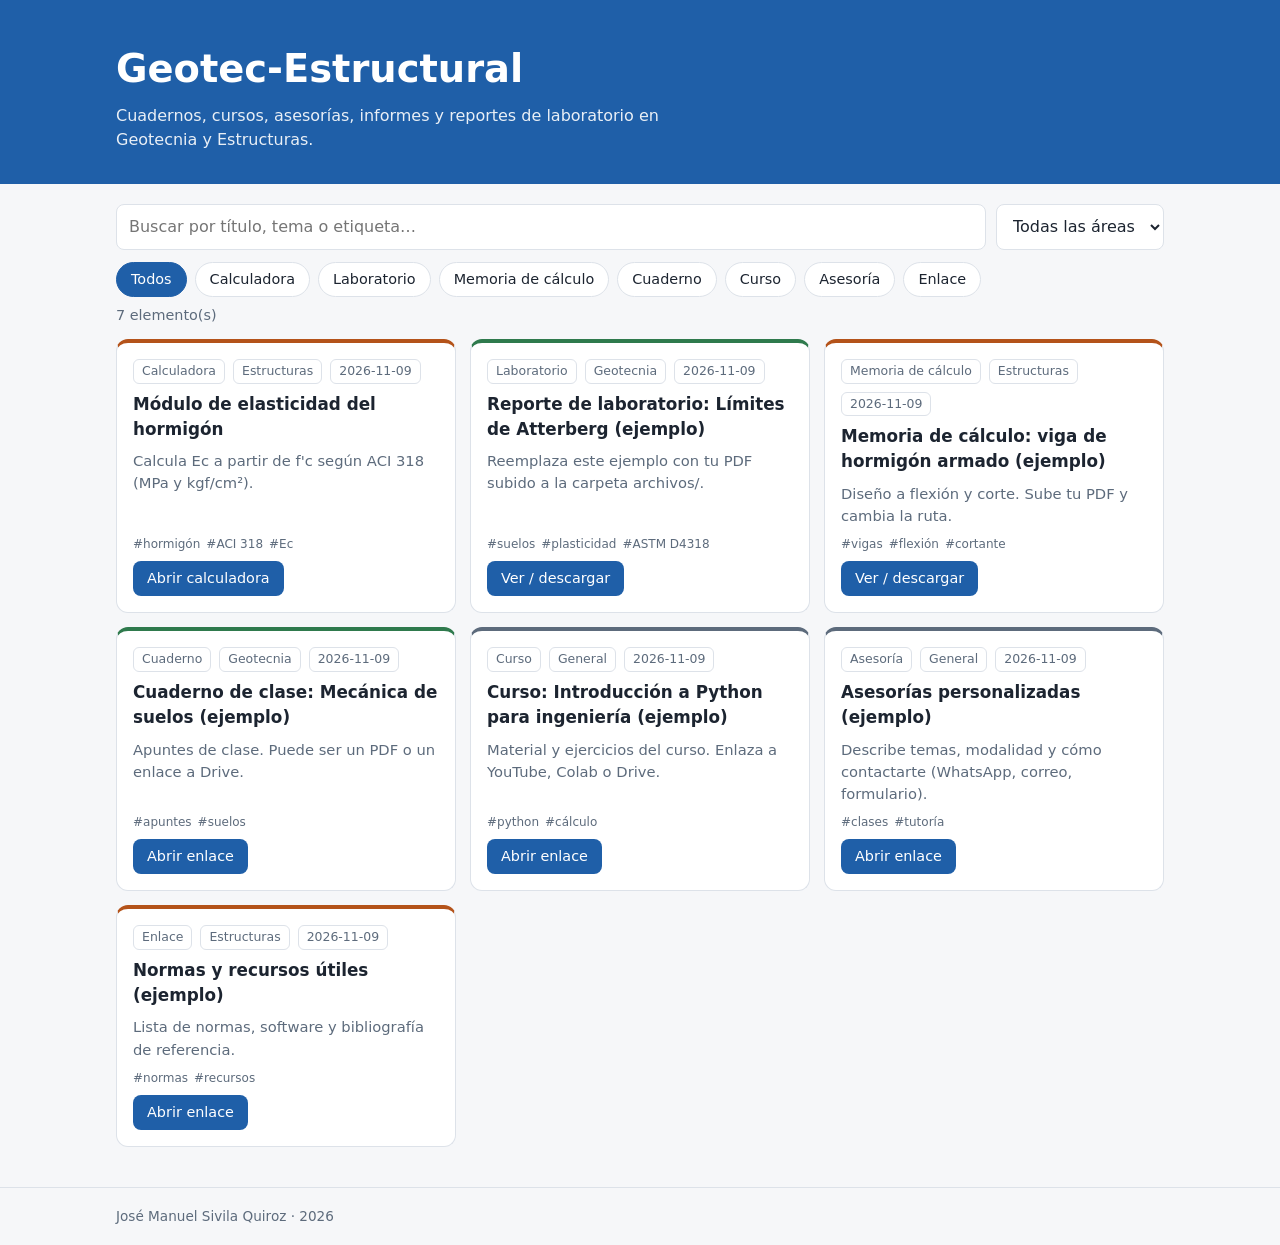
==== index.html @ bfff4a96 "Add files via upload" ====
<!doctype html>
<html lang="es">
<head>
  <meta charset="utf-8">
  <meta name="viewport" content="width=device-width, initial-scale=1">
  <title>Geotec-Estructural</title>
  <meta name="description" content="Cuadernos, cursos, asesorías, informes y reportes de laboratorio de Estructuras y Geotecnia.">
  <link rel="stylesheet" href="style.css">
</head>
<body>
  <header class="hero">
    <div class="wrap">
      <h1 id="site-title"></h1>
      <p id="site-subtitle"></p>
    </div>
  </header>

  <main class="wrap">
    <section class="controls" aria-label="Filtros">
      <input id="q" type="search" placeholder="Buscar por título, tema o etiqueta…" aria-label="Buscar">
      <select id="area" aria-label="Área">
        <option value="">Todas las áreas</option>
        <option>Estructuras</option>
        <option>Geotecnia</option>
        <option>General</option>
      </select>
    </section>

    <nav id="tabs" class="tabs" aria-label="Tipo de contenido"></nav>

    <p id="count" class="count"></p>
    <section id="grid" class="grid" aria-live="polite"></section>
    <p id="empty" class="empty" hidden>No hay resultados con esos filtros.</p>
  </main>

  <footer class="foot">
    <div class="wrap">
      <span id="site-author"></span> · <span id="year"></span>
    </div>
  </footer>

  <script src="data.js"></script>
  <script src="app.js"></script>
</body>
</html>
---- style.css ----
:root{
  --bg:#f6f7f9; --card:#ffffff; --text:#1c2430; --muted:#5d6b7c;
  --line:#dde2e9; --brand:#1f5fa8; --brand-ink:#ffffff;
  --est:#b4531a; --geo:#2f7a4d; --gen:#5d6b7c;
}
@media (prefers-color-scheme:dark){
  :root{--bg:#10151c; --card:#18202a; --text:#e6ebf1; --muted:#9aa8b8; --line:#2a3544; --brand:#5aa2ee; --brand-ink:#0b1118}
}
*{box-sizing:border-box}
body{margin:0;background:var(--bg);color:var(--text);font:16px/1.5 system-ui,-apple-system,"Segoe UI",Roboto,sans-serif}
.wrap{max-width:1080px;margin:0 auto;padding:0 16px}
.hero{background:var(--brand);color:var(--brand-ink);padding:40px 0 32px}
.hero h1{margin:0 0 6px;font-size:clamp(1.6rem,4vw,2.4rem)}
.hero p{margin:0;opacity:.9;max-width:60ch}
.controls{display:flex;gap:10px;margin:20px 0 12px;flex-wrap:wrap}
.controls input,.controls select{padding:10px 12px;border:1px solid var(--line);border-radius:8px;background:var(--card);color:var(--text);font:inherit}
.controls input{flex:1;min-width:220px}
.tabs{display:flex;gap:8px;flex-wrap:wrap;margin-bottom:8px}
.tab{border:1px solid var(--line);background:var(--card);color:var(--text);padding:6px 14px;border-radius:999px;cursor:pointer;font:inherit;font-size:.9rem}
.tab[aria-pressed="true"]{background:var(--brand);color:var(--brand-ink);border-color:var(--brand)}
.count{color:var(--muted);font-size:.9rem;margin:8px 0 12px}
.grid{display:grid;grid-template-columns:repeat(auto-fill,minmax(290px,1fr));gap:14px;padding-bottom:40px}
.card{background:var(--card);border:1px solid var(--line);border-radius:12px;padding:16px;display:flex;flex-direction:column;gap:8px;border-top:4px solid var(--gen)}
.card.Estructuras{border-top-color:var(--est)}
.card.Geotecnia{border-top-color:var(--geo)}
.meta{display:flex;gap:8px;flex-wrap:wrap;font-size:.78rem;color:var(--muted)}
.badge{padding:2px 8px;border:1px solid var(--line);border-radius:6px}
.card h3{margin:0;font-size:1.05rem}
.card p{margin:0;color:var(--muted);font-size:.92rem;flex:1}
.tags{display:flex;gap:6px;flex-wrap:wrap}
.tag{font-size:.75rem;color:var(--muted)}
.tag::before{content:"#"}
.btn{align-self:flex-start;text-decoration:none;background:var(--brand);color:var(--brand-ink);padding:7px 14px;border-radius:8px;font-size:.9rem}
.btn:hover{opacity:.9}
.empty{text-align:center;color:var(--muted);padding:40px 0}
.foot{border-top:1px solid var(--line);padding:18px 0;color:var(--muted);font-size:.85rem}
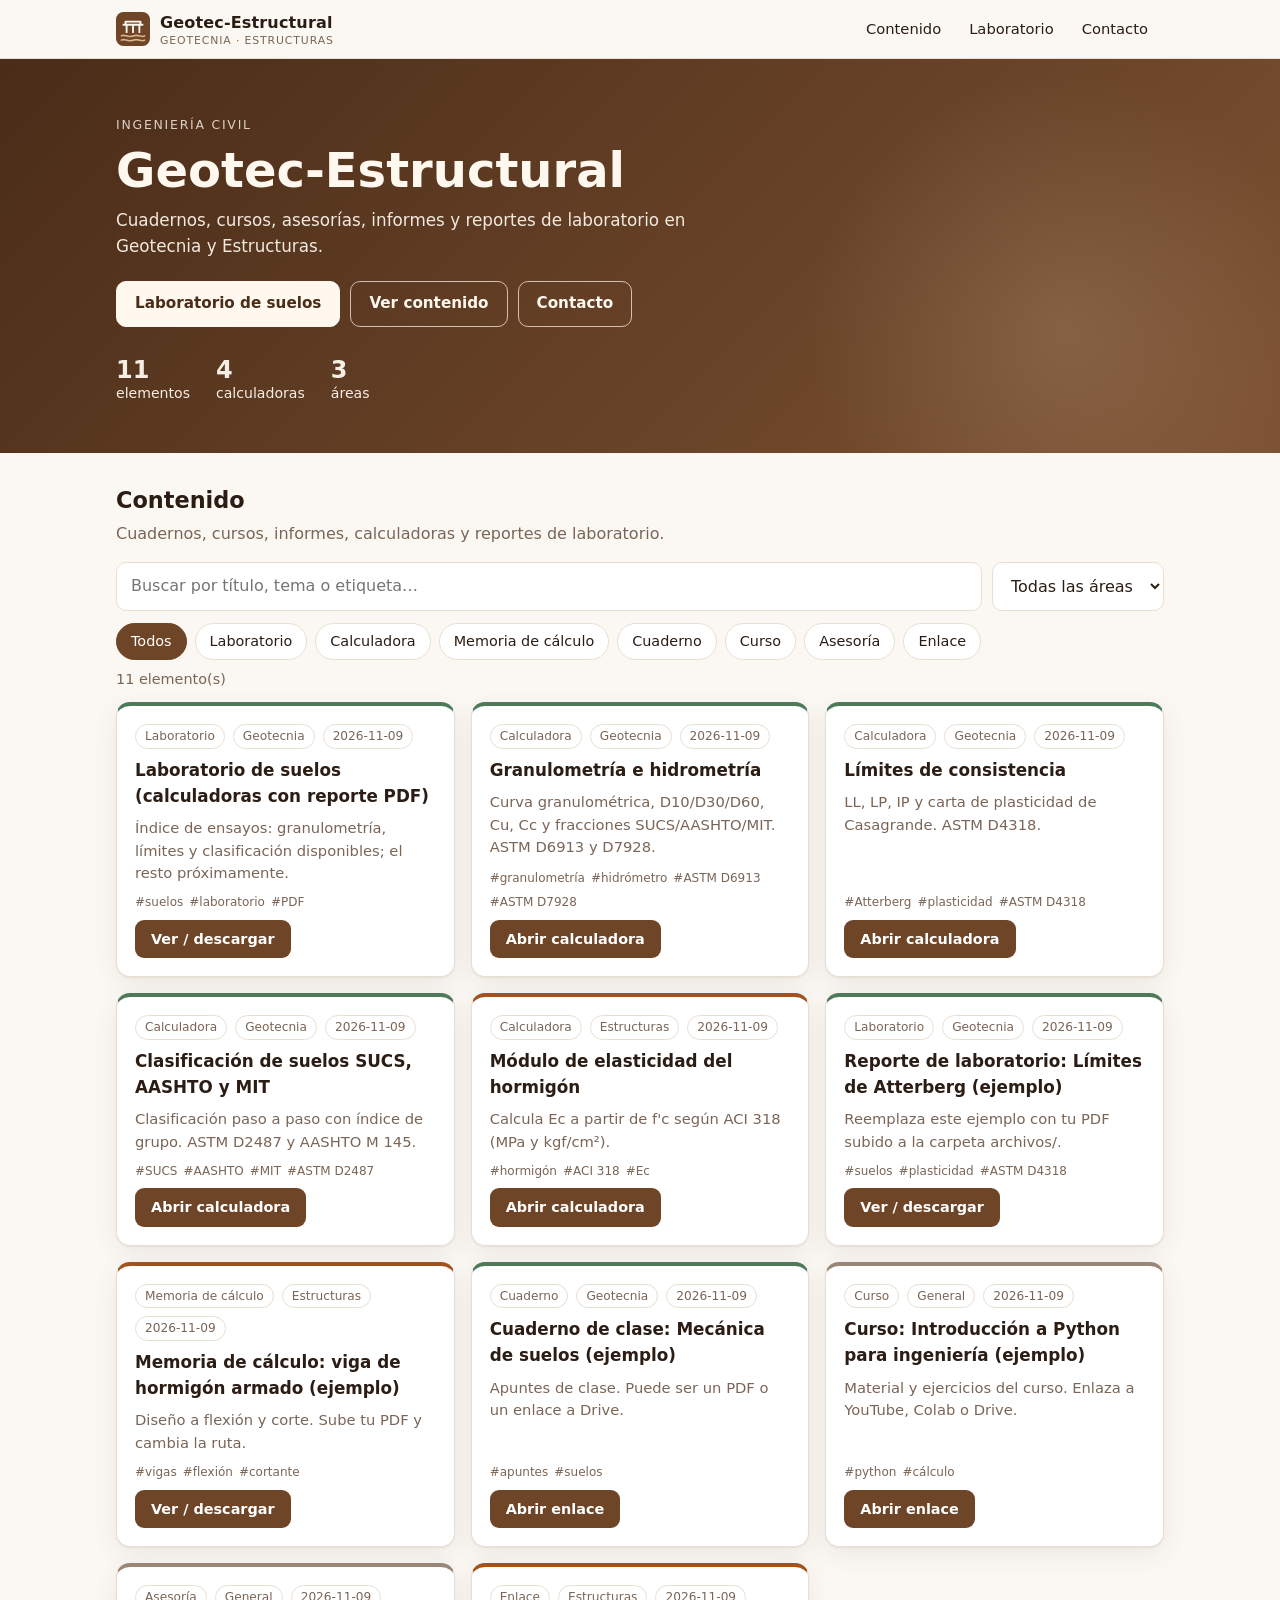
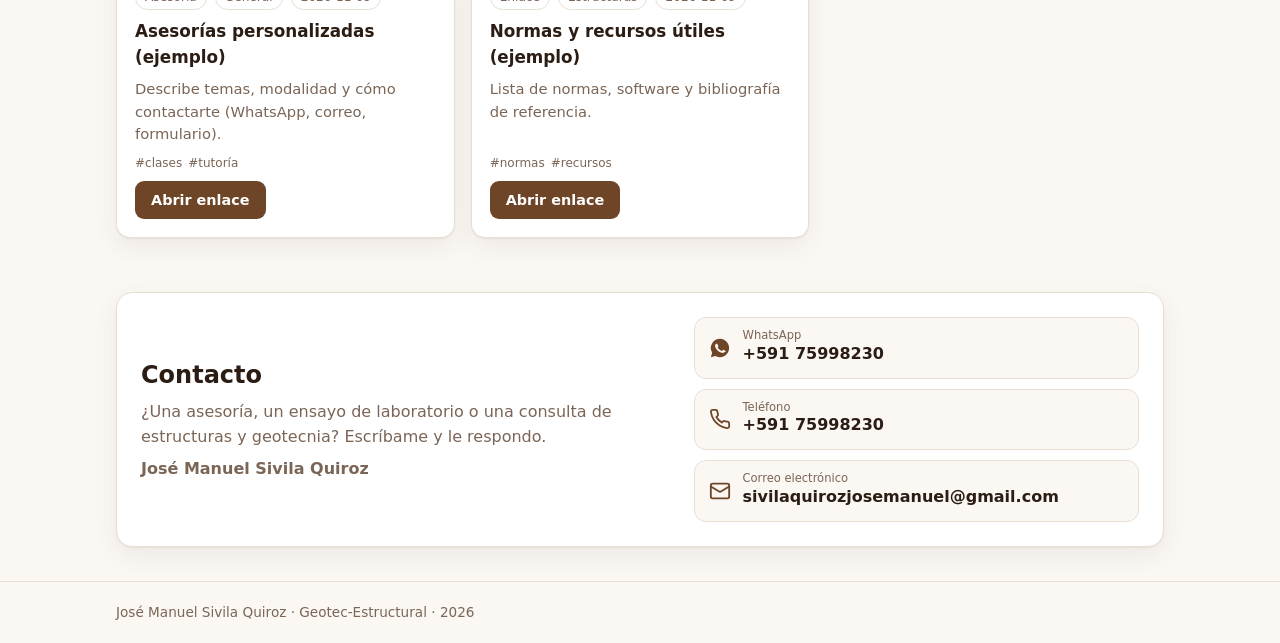
==== commit f0a633a0: "Add files via upload" ====
--- a/index.html
+++ b/index.html
@@ -6,36 +6,74 @@
   <title>Geotec-Estructural</title>
   <meta name="description" content="Cuadernos, cursos, asesorías, informes y reportes de laboratorio de Estructuras y Geotecnia.">
   <link rel="stylesheet" href="style.css">
+  <script src="assets/site.js"></script>
 </head>
 <body>
-  <header class="hero">
+  <header class="topbar screen-only">
     <div class="wrap">
-      <h1 id="site-title"></h1>
-      <p id="site-subtitle"></p>
+      <a class="brand" href="#inicio" aria-label="Geotec-Estructural, inicio">
+        <span style="display:inline-flex"><svg viewBox="0 0 64 64" xmlns="http://www.w3.org/2000/svg"><rect width="64" height="64" rx="14" fill="#6f4528"/><path d="M14 24h36M18 24v-6h28v6" stroke="#fff8ef" stroke-width="3.5" fill="none" stroke-linecap="round" stroke-linejoin="round"/><path d="M20 24v14M32 24v14M44 24v14" stroke="#fff8ef" stroke-width="3.5" stroke-linecap="round"/><path d="M10 45c7-4 11 4 22 0s15 4 22 0M10 53c7-4 11 4 22 0s15 4 22 0" stroke="#d9b48a" stroke-width="3" fill="none" stroke-linecap="round"/></svg></span>
+        <span>Geotec-Estructural<small>Geotecnia · Estructuras</small></span>
+      </a>
+      <nav class="nav" aria-label="Principal">
+        <a class="hide-sm" href="#contenido">Contenido</a>
+        <a class="hide-sm" href="laboratorio/index.html">Laboratorio</a>
+        <a href="#contacto">Contacto</a>
+        <span id="theme-slot"></span>
+      </nav>
     </div>
   </header>
 
+  <section class="hero" id="inicio">
+    <div class="wrap">
+      <p class="eyebrow">Ingeniería civil</p>
+      <h1 id="site-title"></h1>
+      <p id="site-subtitle"></p>
+      <div class="cta">
+        <a class="solid" href="laboratorio/index.html">Laboratorio de suelos</a>
+        <a href="#contenido">Ver contenido</a>
+        <a href="#contacto">Contacto</a>
+      </div>
+      <div class="stats" id="stats"></div>
+    </div>
+  </section>
+
   <main class="wrap">
-    <section class="controls" aria-label="Filtros">
-      <input id="q" type="search" placeholder="Buscar por título, tema o etiqueta…" aria-label="Buscar">
-      <select id="area" aria-label="Área">
-        <option value="">Todas las áreas</option>
-        <option>Estructuras</option>
-        <option>Geotecnia</option>
-        <option>General</option>
-      </select>
+    <section class="section" id="contenido">
+      <h2>Contenido</h2>
+      <p class="lead">Cuadernos, cursos, informes, calculadoras y reportes de laboratorio.</p>
+      <div class="controls" aria-label="Filtros">
+        <input id="q" type="search" placeholder="Buscar por título, tema o etiqueta…" aria-label="Buscar">
+        <select id="area" aria-label="Área">
+          <option value="">Todas las áreas</option>
+          <option>Estructuras</option>
+          <option>Geotecnia</option>
+          <option>General</option>
+        </select>
+      </div>
+      <nav id="tabs" class="tabs" aria-label="Tipo de contenido"></nav>
+      <p id="count" class="count"></p>
+      <div id="grid" class="grid" aria-live="polite"></div>
+      <p id="empty" class="empty" hidden>No hay resultados con esos filtros.</p>
     </section>
 
-    <nav id="tabs" class="tabs" aria-label="Tipo de contenido"></nav>
-
-    <p id="count" class="count"></p>
-    <section id="grid" class="grid" aria-live="polite"></section>
-    <p id="empty" class="empty" hidden>No hay resultados con esos filtros.</p>
+    <section class="contact reveal" id="contacto">
+      <div>
+        <h2>Contacto</h2>
+        <p>¿Una asesoría, un ensayo de laboratorio o una consulta de estructuras y geotecnia? Escríbame y le respondo.</p>
+        <p style="margin-top:8px"><b id="c-autor"></b></p>
+      </div>
+      <div class="clist">
+        <a id="c-wa" target="_blank" rel="noopener"><svg viewBox="0 0 24 24" fill="currentColor"><path d="M12 2a10 10 0 0 0-8.6 15.1L2 22l5-1.3A10 10 0 1 0 12 2zm5.2 14.1c-.2.6-1.3 1.2-1.8 1.2-.5.1-1 .2-3.2-.7-2.7-1.1-4.4-3.8-4.5-4-.1-.2-1.1-1.4-1.1-2.7s.7-1.9.9-2.2c.2-.2.5-.3.7-.3h.5c.2 0 .4 0 .6.5l.8 2c.1.2.1.4 0 .5l-.4.6c-.1.2-.3.3-.1.6.2.3.8 1.3 1.7 2.1 1.2 1 2.1 1.3 2.4 1.5.3.1.4.1.6-.1l.8-1c.2-.3.4-.2.6-.1l1.9.9c.3.1.5.2.5.3.1.2.1.7-.1 1.4z"/></svg><span><small>WhatsApp</small><b id="c-wa-t"></b></span></a>
+        <a id="c-tel"><svg viewBox="0 0 24 24" fill="none" stroke="currentColor" stroke-width="2" stroke-linecap="round" stroke-linejoin="round"><path d="M22 16.9v3a2 2 0 0 1-2.2 2 19.8 19.8 0 0 1-8.6-3.1 19.5 19.5 0 0 1-6-6A19.8 19.8 0 0 1 2.1 4.2 2 2 0 0 1 4.1 2h3a2 2 0 0 1 2 1.7c.1 1 .4 1.9.7 2.8a2 2 0 0 1-.5 2.1L8 9.9a16 16 0 0 0 6 6l1.3-1.3a2 2 0 0 1 2.1-.4c.9.3 1.8.6 2.8.7a2 2 0 0 1 1.7 2z"/></svg><span><small>Teléfono</small><b id="c-tel-t"></b></span></a>
+        <a id="c-mail"><svg viewBox="0 0 24 24" fill="none" stroke="currentColor" stroke-width="2" stroke-linecap="round" stroke-linejoin="round"><rect x="2" y="4" width="20" height="16" rx="2"/><path d="m22 7-10 6L2 7"/></svg><span><small>Correo electrónico</small><b id="c-mail-t"></b></span></a>
+      </div>
+    </section>
   </main>
 
   <footer class="foot">
     <div class="wrap">
-      <span id="site-author"></span> · <span id="year"></span>
+      <span><span id="site-author"></span> · Geotec-Estructural · <span id="year"></span></span>
     </div>
   </footer>
 
--- a/style.css
+++ b/style.css
@@ -1,36 +1,121 @@
+/* ===== Geotec-Estructural · tema blanco y café, con modo oscuro ===== */
 :root{
-  --bg:#f6f7f9; --card:#ffffff; --text:#1c2430; --muted:#5d6b7c;
-  --line:#dde2e9; --brand:#1f5fa8; --brand-ink:#ffffff;
-  --est:#b4531a; --geo:#2f7a4d; --gen:#5d6b7c;
+  --bg:#fbf8f4; --card:#ffffff; --text:#2b1d14; --muted:#7a6556;
+  --line:#e8dfd3; --brand:#6f4528; --brand-ink:#ffffff; --accent:#b8864f;
+  --est:#a0521f; --geo:#4f7a5a; --gen:#9a8676;
+  --hero-a:#4a2c18; --hero-b:#7d5232; --hero-ink:#fff8ef;
+  --shadow:0 1px 2px rgba(60,35,15,.06),0 8px 24px rgba(60,35,15,.08);
+  color-scheme:light;
 }
 @media (prefers-color-scheme:dark){
-  :root{--bg:#10151c; --card:#18202a; --text:#e6ebf1; --muted:#9aa8b8; --line:#2a3544; --brand:#5aa2ee; --brand-ink:#0b1118}
+  :root:not([data-theme="light"]){
+    --bg:#16100c; --card:#211812; --text:#f2e9de; --muted:#b9a898;
+    --line:#3a2d23; --brand:#d6a574; --brand-ink:#1a100a; --accent:#d6a574;
+    --est:#e08a52; --geo:#7fb08a; --gen:#8f7f70;
+    --hero-a:#241710; --hero-b:#3d291b; --hero-ink:#f6ece0;
+    --shadow:0 1px 2px rgba(0,0,0,.4),0 8px 24px rgba(0,0,0,.35);
+    color-scheme:dark;
+  }
+}
+:root[data-theme="dark"]{
+  --bg:#16100c; --card:#211812; --text:#f2e9de; --muted:#b9a898;
+  --line:#3a2d23; --brand:#d6a574; --brand-ink:#1a100a; --accent:#d6a574;
+  --est:#e08a52; --geo:#7fb08a; --gen:#8f7f70;
+  --hero-a:#241710; --hero-b:#3d291b; --hero-ink:#f6ece0;
+  --shadow:0 1px 2px rgba(0,0,0,.4),0 8px 24px rgba(0,0,0,.35);
+  color-scheme:dark;
 }
 *{box-sizing:border-box}
-body{margin:0;background:var(--bg);color:var(--text);font:16px/1.5 system-ui,-apple-system,"Segoe UI",Roboto,sans-serif}
+html{scroll-behavior:smooth}
+body{margin:0;background:var(--bg);color:var(--text);font:16px/1.55 "Segoe UI",system-ui,-apple-system,Roboto,sans-serif;transition:background .25s,color .25s}
+a{color:var(--brand)}
 .wrap{max-width:1080px;margin:0 auto;padding:0 16px}
-.hero{background:var(--brand);color:var(--brand-ink);padding:40px 0 32px}
-.hero h1{margin:0 0 6px;font-size:clamp(1.6rem,4vw,2.4rem)}
-.hero p{margin:0;opacity:.9;max-width:60ch}
-.controls{display:flex;gap:10px;margin:20px 0 12px;flex-wrap:wrap}
-.controls input,.controls select{padding:10px 12px;border:1px solid var(--line);border-radius:8px;background:var(--card);color:var(--text);font:inherit}
+
+/* ---- Barra superior ---- */
+.topbar{position:sticky;top:0;z-index:30;background:color-mix(in srgb,var(--bg) 88%,transparent);backdrop-filter:blur(10px);border-bottom:1px solid var(--line)}
+.topbar .wrap{display:flex;align-items:center;gap:18px;height:58px}
+.brand{display:flex;align-items:center;gap:10px;text-decoration:none;color:var(--text);font-weight:700;letter-spacing:.01em}
+.brand svg{width:34px;height:34px;flex:none}
+.brand small{display:block;font-weight:500;font-size:.68rem;color:var(--muted);letter-spacing:.08em;text-transform:uppercase;line-height:1}
+.nav{display:flex;gap:4px;margin-left:auto;align-items:center}
+.nav a{text-decoration:none;color:var(--text);padding:7px 12px;border-radius:8px;font-size:.92rem}
+.nav a:hover{background:color-mix(in srgb,var(--brand) 12%,transparent)}
+@media (max-width:620px){.nav a.hide-sm{display:none}}
+
+/* ---- Hero ---- */
+.hero{background:linear-gradient(135deg,var(--hero-a),var(--hero-b));color:var(--hero-ink);padding:56px 0 48px;position:relative;overflow:hidden}
+.hero::after{content:"";position:absolute;inset:auto -5% -40% auto;width:560px;height:560px;border-radius:50%;background:radial-gradient(circle,rgba(255,235,210,.14),transparent 65%);pointer-events:none}
+.hero .eyebrow{font-size:.78rem;letter-spacing:.14em;text-transform:uppercase;opacity:.8;margin:0 0 10px}
+.hero h1{margin:0 0 10px;font-size:clamp(1.9rem,5vw,3rem);line-height:1.1;font-weight:800}
+.hero p{margin:0;opacity:.92;max-width:60ch;font-size:1.05rem}
+.hero .cta{display:flex;gap:10px;flex-wrap:wrap;margin-top:22px}
+.cta a{display:inline-flex;align-items:center;gap:8px;text-decoration:none;padding:10px 18px;border-radius:10px;font-weight:600;font-size:.95rem;border:1.5px solid rgba(255,248,239,.7);color:var(--hero-ink);transition:transform .15s,background .15s}
+.cta a:hover{transform:translateY(-2px);background:rgba(255,248,239,.12)}
+.cta a.solid{background:#fff8ef;color:#4a2c18;border-color:#fff8ef}
+.cta a.solid:hover{background:#fff}
+.stats{display:flex;gap:26px;flex-wrap:wrap;margin-top:30px;font-size:.88rem;opacity:.95}
+.stats b{display:block;font-size:1.5rem;line-height:1.1}
+
+/* ---- Secciones ---- */
+.section{padding:30px 0 6px}
+.section h2{margin:0 0 4px;font-size:1.4rem}
+.section .lead{margin:0 0 16px;color:var(--muted)}
+.controls{display:flex;gap:10px;margin:14px 0 12px;flex-wrap:wrap}
+.controls input,.controls select{padding:11px 14px;border:1px solid var(--line);border-radius:10px;background:var(--card);color:var(--text);font:inherit}
 .controls input{flex:1;min-width:220px}
+.controls input:focus,.controls select:focus{outline:2px solid var(--accent);outline-offset:1px}
 .tabs{display:flex;gap:8px;flex-wrap:wrap;margin-bottom:8px}
-.tab{border:1px solid var(--line);background:var(--card);color:var(--text);padding:6px 14px;border-radius:999px;cursor:pointer;font:inherit;font-size:.9rem}
+.tab{border:1px solid var(--line);background:var(--card);color:var(--text);padding:6px 14px;border-radius:999px;cursor:pointer;font:inherit;font-size:.9rem;transition:background .15s}
+.tab:hover{border-color:var(--accent)}
 .tab[aria-pressed="true"]{background:var(--brand);color:var(--brand-ink);border-color:var(--brand)}
 .count{color:var(--muted);font-size:.9rem;margin:8px 0 12px}
-.grid{display:grid;grid-template-columns:repeat(auto-fill,minmax(290px,1fr));gap:14px;padding-bottom:40px}
-.card{background:var(--card);border:1px solid var(--line);border-radius:12px;padding:16px;display:flex;flex-direction:column;gap:8px;border-top:4px solid var(--gen)}
+.grid{display:grid;grid-template-columns:repeat(auto-fill,minmax(290px,1fr));gap:16px;padding-bottom:30px}
+.card{background:var(--card);border:1px solid var(--line);border-radius:14px;padding:18px;display:flex;flex-direction:column;gap:8px;border-top:4px solid var(--gen);box-shadow:var(--shadow);transition:transform .18s,box-shadow .18s}
+.card:hover{transform:translateY(-3px)}
 .card.Estructuras{border-top-color:var(--est)}
 .card.Geotecnia{border-top-color:var(--geo)}
-.meta{display:flex;gap:8px;flex-wrap:wrap;font-size:.78rem;color:var(--muted)}
-.badge{padding:2px 8px;border:1px solid var(--line);border-radius:6px}
+.meta{display:flex;gap:8px;flex-wrap:wrap;font-size:.76rem;color:var(--muted)}
+.badge{padding:2px 9px;border:1px solid var(--line);border-radius:999px}
 .card h3{margin:0;font-size:1.05rem}
 .card p{margin:0;color:var(--muted);font-size:.92rem;flex:1}
 .tags{display:flex;gap:6px;flex-wrap:wrap}
 .tag{font-size:.75rem;color:var(--muted)}
 .tag::before{content:"#"}
-.btn{align-self:flex-start;text-decoration:none;background:var(--brand);color:var(--brand-ink);padding:7px 14px;border-radius:8px;font-size:.9rem}
+.btn{align-self:flex-start;text-decoration:none;background:var(--brand);color:var(--brand-ink);padding:8px 16px;border-radius:9px;font-size:.9rem;font-weight:600}
 .btn:hover{opacity:.9}
 .empty{text-align:center;color:var(--muted);padding:40px 0}
-.foot{border-top:1px solid var(--line);padding:18px 0;color:var(--muted);font-size:.85rem}
+.reveal{opacity:0;transform:translateY(14px);transition:opacity .5s,transform .5s}
+.reveal.in{opacity:1;transform:none}
+@media (prefers-reduced-motion:reduce){.reveal{opacity:1;transform:none;transition:none}.card,.cta a{transition:none}html{scroll-behavior:auto}}
+
+/* ---- Contacto ---- */
+.contact{background:var(--card);border:1px solid var(--line);border-radius:16px;padding:24px;margin:18px 0 34px;box-shadow:var(--shadow);display:grid;gap:18px;grid-template-columns:1.2fr 1fr;align-items:center}
+@media (max-width:720px){.contact{grid-template-columns:1fr}}
+.contact h2{margin:0 0 6px}
+.contact p{margin:0;color:var(--muted)}
+.clist{display:flex;flex-direction:column;gap:10px}
+.clist a{display:flex;align-items:center;gap:12px;text-decoration:none;color:var(--text);padding:11px 14px;border:1px solid var(--line);border-radius:12px;background:var(--bg);transition:border-color .15s,transform .15s}
+.clist a:hover{border-color:var(--accent);transform:translateX(3px)}
+.clist svg{width:22px;height:22px;flex:none;color:var(--brand)}
+.clist span small{display:block;color:var(--muted);font-size:.72rem;line-height:1.1}
+.clist span b{font-weight:600;word-break:break-all}
+
+/* ---- Pie ---- */
+.foot{border-top:1px solid var(--line);padding:20px 0;color:var(--muted);font-size:.85rem}
+.foot .wrap{display:flex;flex-wrap:wrap;gap:6px 18px;justify-content:space-between}
+.foot a{color:inherit}
+
+/* ---- Botones flotantes (tema y WhatsApp) ---- */
+.fab-stack{position:fixed;right:16px;bottom:16px;z-index:40;display:flex;flex-direction:column;gap:10px;align-items:flex-end}
+.fab{width:46px;height:46px;border-radius:50%;border:1px solid var(--line);background:var(--card);color:var(--text);display:grid;place-items:center;cursor:pointer;box-shadow:var(--shadow);text-decoration:none;transition:transform .15s}
+.fab:hover{transform:scale(1.08)}
+.fab svg{width:22px;height:22px}
+.fab.wa{background:#25a244;border-color:#25a244;color:#fff}
+.theme-btn{width:38px;height:38px;border-radius:10px;border:1px solid var(--line);background:var(--card);color:var(--text);display:grid;place-items:center;cursor:pointer}
+.theme-btn svg{width:19px;height:19px}
+.theme-btn:hover{border-color:var(--accent)}
+.i-sun{display:none}
+:root[data-theme="dark"] .i-sun{display:block}
+:root[data-theme="dark"] .i-moon{display:none}
+@media (prefers-color-scheme:dark){:root:not([data-theme="light"]) .i-sun{display:block}:root:not([data-theme="light"]) .i-moon{display:none}}
+@media print{.screen-only,.fab-stack,.topbar{display:none !important}}
